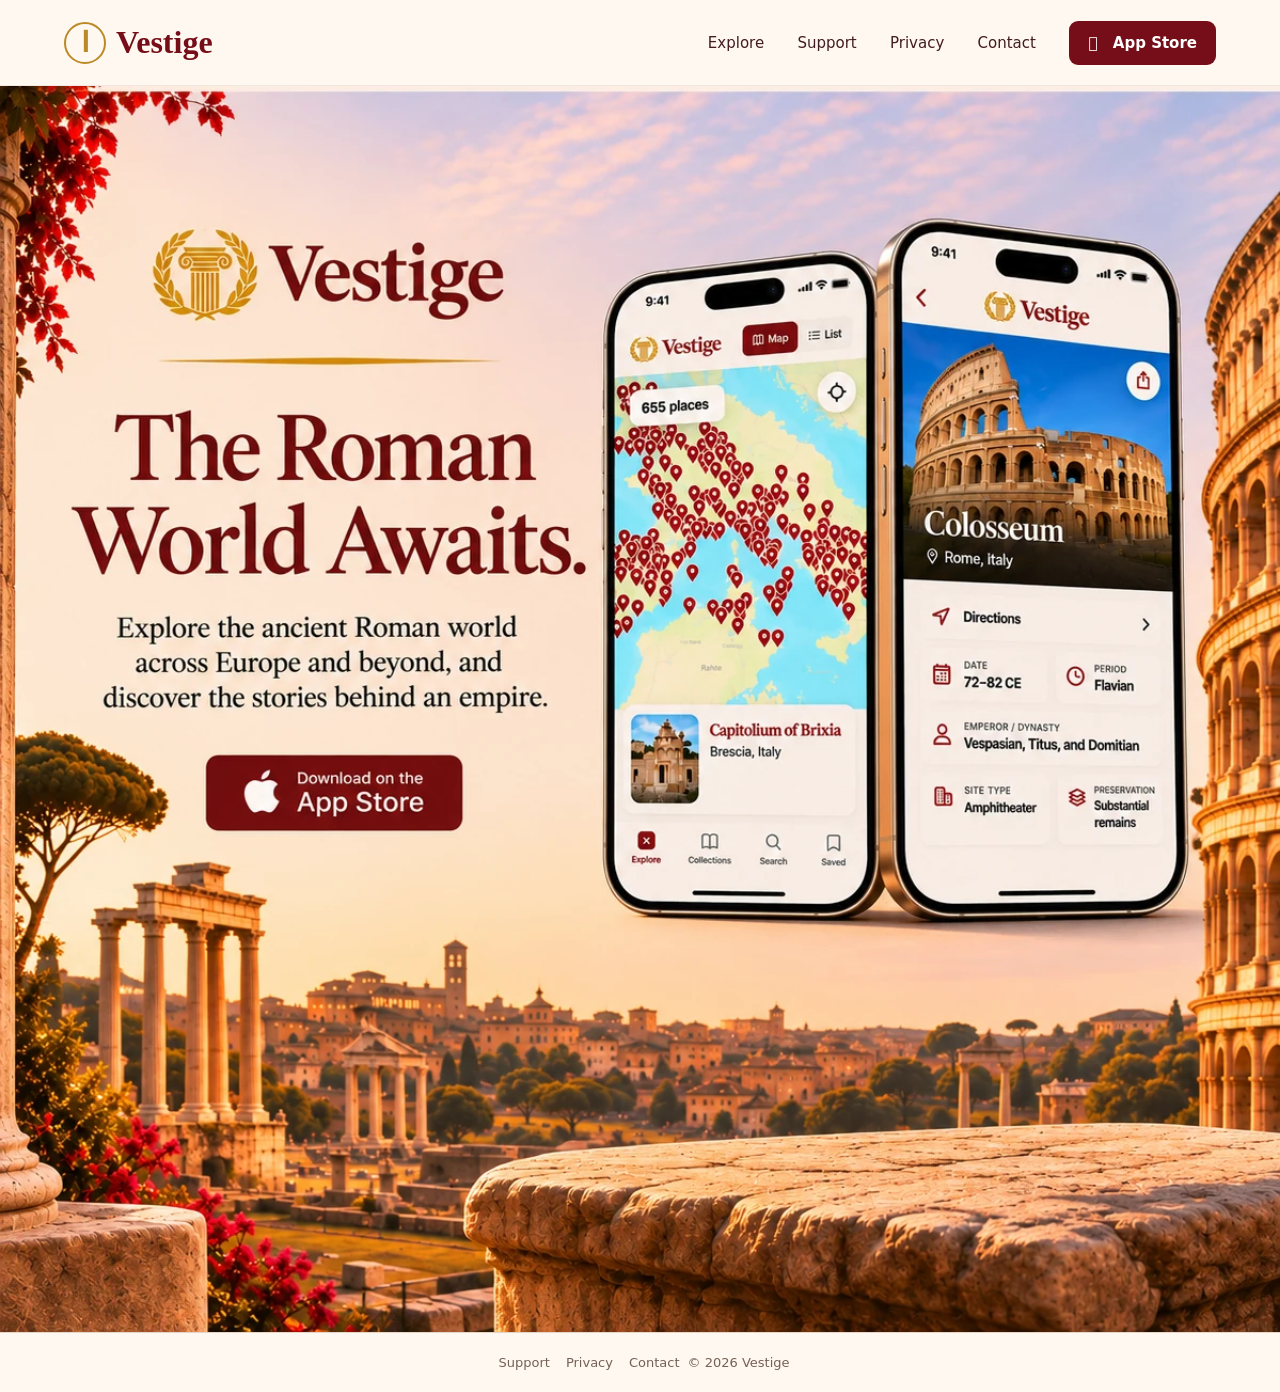
==== index.html @ 172f11ff "Add Vestige landing preview and GitHub Pages workflow" ====
<!doctype html><html lang="en"><head><meta charset="utf-8"><meta name="viewport" content="width=device-width,initial-scale=1"><title>Vestige — The Roman World Awaits</title><meta name="description" content="Discover the ancient Roman world with Vestige. Explore Roman ruins and landmarks, and uncover the stories behind an empire."><meta property="og:title" content="Vestige — The Roman World Awaits"><meta property="og:description" content="Explore the ancient Roman world, from iconic ruins to hidden landmarks."><meta property="og:image" content="assets/social.jpg"><link rel="stylesheet" href="styles.css"></head><body><header class="topbar"><a class="brand" href="index.html" aria-label="Vestige home"><span class="brand-mark" aria-hidden="true">Ⅰ</span>Vestige</a><nav class="nav" aria-label="Main navigation"><a href="index.html">Explore</a><a href="https://vestigr-legal.jacklgorman9.chatgpt.site/support">Support</a><a href="https://vestigr-legal.jacklgorman9.chatgpt.site/privacy">Privacy</a><a href="contact.html">Contact</a><a class="app-link app-store-link" href="#download" aria-label="Download Vestige on the App Store"> &nbsp; App Store</a></nav></header><main><section class="hero" aria-labelledby="hero-title"><h1 id="hero-title" style="position:absolute;clip:rect(0,0,0,0);height:1px;width:1px;overflow:hidden">The Roman World Awaits</h1><img class="hero-art" src="assets/vestige-hero.webp" alt="Vestige's Roman sunset landing artwork, featuring the interactive map and Colosseum detail views on two phones, with the headline The Roman World Awaits" fetchpriority="high"><a class="hero-download-hitbox app-store-link" href="#download" aria-label="Download Vestige on the App Store"></a></section><div class="mobile-cta" id="download"><a class="app-link app-store-link" href="#" aria-label="Ask about Vestige's App Store launch"> &nbsp; Download on the App Store</a></div></main><footer><a href="https://vestigr-legal.jacklgorman9.chatgpt.site/support">Support</a><a href="https://vestigr-legal.jacklgorman9.chatgpt.site/privacy">Privacy</a><a href="contact.html">Contact</a><span>© 2026 Vestige</span></footer><script src="site.js"></script></body></html>
---- styles.css ----
:root{--burgundy:#760e19;--ink:#421c20;--cream:#fff8f0;--line:#e7d4c4;--gold:#bb8a27}*{box-sizing:border-box}html{scroll-behavior:smooth}body{margin:0;background:var(--cream);color:var(--ink);font-family:Georgia,'Times New Roman',serif}a{color:inherit}a:focus-visible,button:focus-visible{outline:3px solid var(--gold);outline-offset:4px}.topbar{height:86px;background:#fff8f1;display:flex;align-items:center;justify-content:space-between;padding:0 clamp(20px,5vw,86px);gap:20px;border-bottom:1px solid rgba(90,30,30,.08)}.brand{display:flex;align-items:center;gap:10px;text-decoration:none;font-size:2rem;font-weight:bold;color:var(--burgundy);white-space:nowrap}.brand-mark{display:inline-grid;place-items:center;width:42px;height:42px;border:2px solid var(--gold);border-radius:50%;font-size:29px;color:var(--gold);line-height:1}.nav{display:flex;align-items:center;gap:clamp(16px,2.6vw,42px);font-family:system-ui,-apple-system,Arial,sans-serif;font-size:15px;font-weight:500}.nav a{text-decoration:none}.nav a:hover{text-decoration:underline;text-underline-offset:5px}.app-link{display:inline-flex;align-items:center;justify-content:center;background:var(--burgundy);color:white!important;text-decoration:none!important;border-radius:9px;padding:13px 19px;font-family:system-ui,-apple-system,sans-serif;font-size:15px;font-weight:600}.app-link:hover{background:#5b0b14}.hero{position:relative;background:#f5d5b8}.hero-art{width:100%;height:auto;display:block}.hero-download-hitbox{position:absolute;left:16%;top:51%;width:20%;height:8.5%;border-radius:10px;display:block}.hero-download-hitbox:focus-visible{outline:4px solid #fff;box-shadow:0 0 0 7px var(--burgundy)}.mobile-cta{display:none}.page{max-width:850px;margin:55px auto 70px;padding:0 25px;font-family:system-ui,-apple-system,Arial,sans-serif;line-height:1.75}.page h1,.page h2{font-family:Georgia,serif;color:var(--burgundy);line-height:1.18}.page h1{font-size:clamp(2rem,4vw,3.3rem)}.page h2{margin-top:35px}.page p{color:#493d39}.page a{color:var(--burgundy)}.page-card{background:#fff;border:1px solid var(--line);border-radius:14px;padding:24px;margin:22px 0}.fineprint{font-size:13px;color:#77655c}footer{padding:22px;text-align:center;font:13px system-ui,sans-serif;color:#756057;border-top:1px solid var(--line)}footer a{margin:0 8px;text-decoration:none}footer a:hover{text-decoration:underline}@media(max-width:760px){.topbar{height:auto;min-height:72px;flex-wrap:wrap;padding:15px 16px;justify-content:center}.brand{font-size:1.7rem}.brand-mark{width:35px;height:35px;font-size:24px}.nav{width:100%;flex-wrap:wrap;justify-content:center;gap:14px;font-size:13px}.nav .app-link{padding:9px 12px}.hero{overflow:hidden}.hero-art{width:145%;max-width:none;position:relative;left:-9%}.hero-download-hitbox{display:none}.mobile-cta{display:flex;justify-content:center;position:relative;padding:16px 20px 24px;background:#f7e0c9}.mobile-cta .app-link{font-size:16px}.page{margin-top:32px}}@media(prefers-reduced-motion:reduce){html{scroll-behavior:auto}}
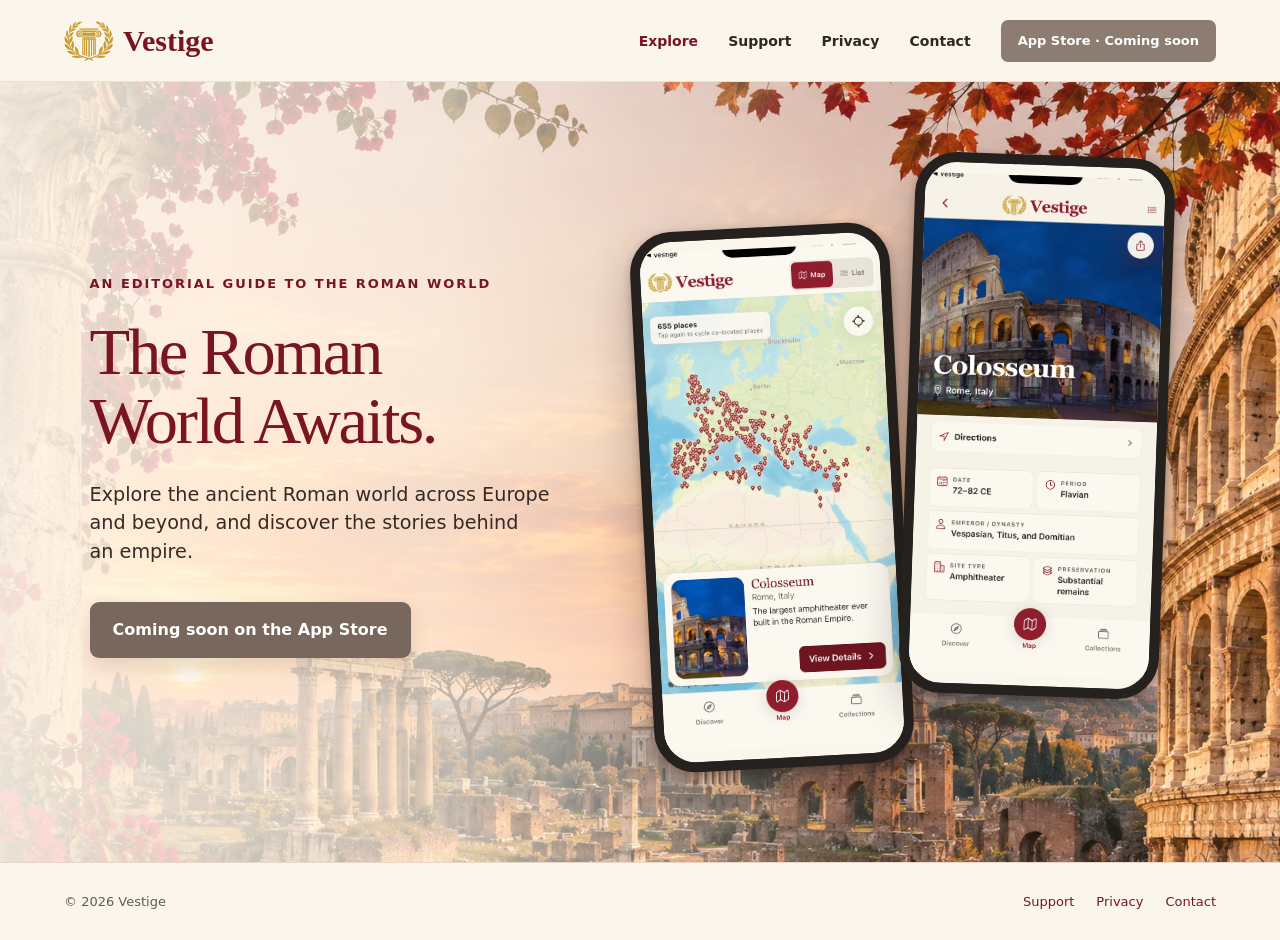
==== commit c6af03ef: "Rebuild Vestige landing page with real app screenshots and local support pages" ====
--- a/index.html
+++ b/index.html
@@ -1 +1,53 @@
-<!doctype html><html lang="en"><head><meta charset="utf-8"><meta name="viewport" content="width=device-width,initial-scale=1"><title>Vestige — The Roman World Awaits</title><meta name="description" content="Discover the ancient Roman world with Vestige. Explore Roman ruins and landmarks, and uncover the stories behind an empire."><meta property="og:title" content="Vestige — The Roman World Awaits"><meta property="og:description" content="Explore the ancient Roman world, from iconic ruins to hidden landmarks."><meta property="og:image" content="assets/social.jpg"><link rel="stylesheet" href="styles.css"></head><body><header class="topbar"><a class="brand" href="index.html" aria-label="Vestige home"><span class="brand-mark" aria-hidden="true">Ⅰ</span>Vestige</a><nav class="nav" aria-label="Main navigation"><a href="index.html">Explore</a><a href="https://vestigr-legal.jacklgorman9.chatgpt.site/support">Support</a><a href="https://vestigr-legal.jacklgorman9.chatgpt.site/privacy">Privacy</a><a href="contact.html">Contact</a><a class="app-link app-store-link" href="#download" aria-label="Download Vestige on the App Store"> &nbsp; App Store</a></nav></header><main><section class="hero" aria-labelledby="hero-title"><h1 id="hero-title" style="position:absolute;clip:rect(0,0,0,0);height:1px;width:1px;overflow:hidden">The Roman World Awaits</h1><img class="hero-art" src="assets/vestige-hero.webp" alt="Vestige's Roman sunset landing artwork, featuring the interactive map and Colosseum detail views on two phones, with the headline The Roman World Awaits" fetchpriority="high"><a class="hero-download-hitbox app-store-link" href="#download" aria-label="Download Vestige on the App Store"></a></section><div class="mobile-cta" id="download"><a class="app-link app-store-link" href="#" aria-label="Ask about Vestige's App Store launch"> &nbsp; Download on the App Store</a></div></main><footer><a href="https://vestigr-legal.jacklgorman9.chatgpt.site/support">Support</a><a href="https://vestigr-legal.jacklgorman9.chatgpt.site/privacy">Privacy</a><a href="contact.html">Contact</a><span>© 2026 Vestige</span></footer><script src="site.js"></script></body></html>
+<!doctype html>
+<html lang="en">
+<head>
+  <meta charset="utf-8">
+  <meta name="viewport" content="width=device-width, initial-scale=1">
+  <meta name="theme-color" content="#fbf6ec">
+  <title>Vestige — Explore the Ancient Roman World</title>
+  <meta name="description" content="Discover Roman landmarks, explore ancient ruins, and uncover the stories behind an empire with Vestige.">
+  <link rel="canonical" href="https://jhackworth42.github.io/vestige-website/">
+  <meta property="og:type" content="website">
+  <meta property="og:title" content="Vestige — Explore the Ancient Roman World">
+  <meta property="og:description" content="Discover Roman landmarks, explore ancient ruins, and uncover the stories behind an empire with Vestige.">
+  <meta property="og:url" content="https://jhackworth42.github.io/vestige-website/">
+  <meta property="og:image" content="https://jhackworth42.github.io/vestige-website/assets/social.jpg">
+  <meta name="twitter:card" content="summary_large_image">
+  <meta name="twitter:title" content="Vestige — Explore the Ancient Roman World">
+  <meta name="twitter:description" content="Discover Roman landmarks, explore ancient ruins, and uncover the stories behind an empire with Vestige.">
+  <meta name="twitter:image" content="https://jhackworth42.github.io/vestige-website/assets/social.jpg">
+  <link rel="icon" href="./assets/favicon.ico" sizes="any">
+  <link rel="apple-touch-icon" href="./assets/apple-touch-icon.png">
+  <link rel="preload" as="image" href="./assets/roman-sunset.webp" type="image/webp">
+  <link rel="stylesheet" href="./styles.css">
+  <script src="./site.js" defer></script>
+</head>
+<body>
+  <header class="site-header">
+    <a class="brand" href="./" aria-label="Vestige home"><img src="./assets/vestige-emblem.png" alt="" width="49" height="40"><span>Vestige</span></a>
+    <nav class="desktop-nav" aria-label="Main navigation">
+      <a href="./" aria-current="page">Explore</a><a href="./support.html">Support</a><a href="./privacy.html">Privacy</a><a href="./contact.html">Contact</a>
+      <span class="nav-store pending" data-store-link data-label="App Store">App Store · Coming soon</span>
+    </nav>
+    <details class="mobile-menu"><summary>Menu</summary><nav aria-label="Mobile navigation"><a href="./" aria-current="page">Explore</a><a href="./support.html">Support</a><a href="./privacy.html">Privacy</a><a href="./contact.html">Contact</a><span class="nav-store pending" data-store-link data-label="App Store">App Store · Coming soon</span></nav></details>
+  </header>
+  <main>
+    <section class="hero" aria-labelledby="hero-title">
+      <div class="hero-shade" aria-hidden="true"></div>
+      <div class="hero-inner">
+        <div class="hero-copy">
+          <p class="eyebrow">An editorial guide to the Roman world</p>
+          <h1 id="hero-title">The Roman World Awaits.</h1>
+          <p class="hero-description">Explore the ancient Roman world across Europe and beyond, and discover the stories behind an empire.</p>
+          <span class="hero-store pending" data-store-link data-label="Download on the App Store">Coming soon on the App Store</span>
+        </div>
+        <div class="hero-phones" aria-label="Vestige app screenshots">
+          <figure class="phone phone-map"><img src="./assets/map-screen.webp" width="1206" height="2510" alt="Vestige map showing 655 Roman places, burgundy markers, the Map and List toggle, and a Colosseum card" decoding="async"><figcaption class="visually-hidden">Explore places on the map</figcaption></figure>
+          <figure class="phone phone-detail"><img src="./assets/colosseum-screen.webp" width="1206" height="2510" alt="Vestige Colosseum page with a photograph and cards for date, period, emperors, site type, and preservation" decoding="async"><figcaption class="visually-hidden">Read the Colosseum story</figcaption></figure>
+        </div>
+      </div>
+    </section>
+  </main>
+  <footer class="site-footer"><span>© 2026 Vestige</span><nav aria-label="Footer"><a href="./support.html">Support</a><a href="./privacy.html">Privacy</a><a href="./contact.html">Contact</a></nav></footer>
+</body>
+</html>
--- a/styles.css
+++ b/styles.css
@@ -1 +1,49 @@
-:root{--burgundy:#760e19;--ink:#421c20;--cream:#fff8f0;--line:#e7d4c4;--gold:#bb8a27}*{box-sizing:border-box}html{scroll-behavior:smooth}body{margin:0;background:var(--cream);color:var(--ink);font-family:Georgia,'Times New Roman',serif}a{color:inherit}a:focus-visible,button:focus-visible{outline:3px solid var(--gold);outline-offset:4px}.topbar{height:86px;background:#fff8f1;display:flex;align-items:center;justify-content:space-between;padding:0 clamp(20px,5vw,86px);gap:20px;border-bottom:1px solid rgba(90,30,30,.08)}.brand{display:flex;align-items:center;gap:10px;text-decoration:none;font-size:2rem;font-weight:bold;color:var(--burgundy);white-space:nowrap}.brand-mark{display:inline-grid;place-items:center;width:42px;height:42px;border:2px solid var(--gold);border-radius:50%;font-size:29px;color:var(--gold);line-height:1}.nav{display:flex;align-items:center;gap:clamp(16px,2.6vw,42px);font-family:system-ui,-apple-system,Arial,sans-serif;font-size:15px;font-weight:500}.nav a{text-decoration:none}.nav a:hover{text-decoration:underline;text-underline-offset:5px}.app-link{display:inline-flex;align-items:center;justify-content:center;background:var(--burgundy);color:white!important;text-decoration:none!important;border-radius:9px;padding:13px 19px;font-family:system-ui,-apple-system,sans-serif;font-size:15px;font-weight:600}.app-link:hover{background:#5b0b14}.hero{position:relative;background:#f5d5b8}.hero-art{width:100%;height:auto;display:block}.hero-download-hitbox{position:absolute;left:16%;top:51%;width:20%;height:8.5%;border-radius:10px;display:block}.hero-download-hitbox:focus-visible{outline:4px solid #fff;box-shadow:0 0 0 7px var(--burgundy)}.mobile-cta{display:none}.page{max-width:850px;margin:55px auto 70px;padding:0 25px;font-family:system-ui,-apple-system,Arial,sans-serif;line-height:1.75}.page h1,.page h2{font-family:Georgia,serif;color:var(--burgundy);line-height:1.18}.page h1{font-size:clamp(2rem,4vw,3.3rem)}.page h2{margin-top:35px}.page p{color:#493d39}.page a{color:var(--burgundy)}.page-card{background:#fff;border:1px solid var(--line);border-radius:14px;padding:24px;margin:22px 0}.fineprint{font-size:13px;color:#77655c}footer{padding:22px;text-align:center;font:13px system-ui,sans-serif;color:#756057;border-top:1px solid var(--line)}footer a{margin:0 8px;text-decoration:none}footer a:hover{text-decoration:underline}@media(max-width:760px){.topbar{height:auto;min-height:72px;flex-wrap:wrap;padding:15px 16px;justify-content:center}.brand{font-size:1.7rem}.brand-mark{width:35px;height:35px;font-size:24px}.nav{width:100%;flex-wrap:wrap;justify-content:center;gap:14px;font-size:13px}.nav .app-link{padding:9px 12px}.hero{overflow:hidden}.hero-art{width:145%;max-width:none;position:relative;left:-9%}.hero-download-hitbox{display:none}.mobile-cta{display:flex;justify-content:center;position:relative;padding:16px 20px 24px;background:#f7e0c9}.mobile-cta .app-link{font-size:16px}.page{margin-top:32px}}@media(prefers-reduced-motion:reduce){html{scroll-behavior:auto}}
+:root{--cream:#fbf6ec;--paper:#fffaf2;--burgundy:#791521;--burgundy-dark:#5e111a;--ink:#302721;--muted:#665b52;--gold:#b98a2b;--line:#e6d7c8}
+*{box-sizing:border-box}
+html{scroll-behavior:smooth}
+body{margin:0;background:var(--cream);color:var(--ink);font-family:system-ui,-apple-system,BlinkMacSystemFont,"Segoe UI",sans-serif}
+img{max-width:100%}
+a{color:var(--burgundy);text-underline-offset:.2em}
+a:hover{text-decoration-thickness:2px}
+:focus-visible{outline:3px solid var(--gold);outline-offset:4px;border-radius:3px}
+.visually-hidden{position:absolute;width:1px;height:1px;padding:0;margin:-1px;overflow:hidden;clip:rect(0,0,0,0);white-space:nowrap;border:0}
+.site-header{height:82px;padding:0 clamp(20px,5vw,80px);display:flex;align-items:center;justify-content:space-between;gap:30px;background:var(--cream);border-bottom:1px solid rgba(90,35,32,.1);position:relative;z-index:5}
+.brand{display:inline-flex;align-items:center;gap:10px;color:var(--burgundy);text-decoration:none;font:700 30px/1 Georgia,"Times New Roman",serif;white-space:nowrap}
+.brand img{width:49px;height:40px;object-fit:contain}
+.desktop-nav{display:flex;align-items:center;gap:clamp(16px,2.35vw,36px);font-size:14px;font-weight:600}
+.desktop-nav a,.mobile-menu nav a{text-decoration:none;color:var(--ink)}
+.desktop-nav a:hover,.mobile-menu nav a:hover,.desktop-nav a[aria-current],.mobile-menu a[aria-current]{color:var(--burgundy)}
+.nav-store{display:inline-flex;align-items:center;justify-content:center;min-height:42px;padding:10px 17px;border-radius:7px;background:var(--burgundy);color:white!important;text-decoration:none!important;white-space:nowrap}
+.nav-store.available:hover,.hero-store.available:hover{background:var(--burgundy-dark)}
+.nav-store.pending{background:#8d7c71;cursor:default;font-size:13px}
+.mobile-menu{display:none}
+.hero{min-height:760px;position:relative;isolation:isolate;overflow:hidden;background:#e7c1a6 url('./assets/roman-sunset.webp') center center/cover no-repeat}
+.hero-shade{position:absolute;inset:0;z-index:-1;background:linear-gradient(90deg,rgba(255,248,237,.9) 0%,rgba(255,248,237,.68) 35%,rgba(255,248,237,.06) 68%)}
+.hero-inner{width:min(100%,1600px);min-height:760px;margin:auto;padding:60px clamp(36px,7vw,120px) 70px;display:grid;grid-template-columns:minmax(0,.9fr) minmax(0,1.1fr);align-items:center;gap:28px}
+.hero-copy{max-width:580px;position:relative;z-index:2}
+.eyebrow{margin:0 0 26px;font-size:13px;letter-spacing:.15em;text-transform:uppercase;font-weight:700;color:var(--burgundy)}
+h1,h2{font-family:Georgia,"Times New Roman",serif;color:var(--burgundy)}
+.hero h1{font-size:clamp(56px,5.2vw,86px);font-weight:400;line-height:1.04;letter-spacing:-.035em;margin:0 0 25px;text-wrap:balance}
+.hero-description{font-size:clamp(18px,1.5vw,22px);line-height:1.5;max-width:490px;margin:0 0 35px;color:#352a24;text-wrap:pretty}
+.hero-store{display:inline-flex;align-items:center;justify-content:center;min-height:56px;padding:15px 23px;border-radius:9px;background:var(--burgundy);color:white;text-decoration:none;font-size:16px;font-weight:700;box-shadow:0 8px 20px rgba(64,18,19,.13)}
+.hero-store.pending{background:#78675c;cursor:default}
+.hero-phones{height:650px;position:relative;min-width:0}
+.phone{position:absolute;margin:0;width:min(48%,260px);padding:8px;border:2px solid #25211e;border-radius:42px;background:#25211e;box-shadow:0 20px 45px rgba(39,21,18,.27),0 3px 8px rgba(39,21,18,.28);overflow:hidden;aspect-ratio:1206/2510}
+.phone img{display:block;width:100%;height:100%;object-fit:contain;border-radius:32px;background:var(--cream)}
+.phone-map{left:7%;top:13%;z-index:1;transform:rotate(-3deg)}
+.phone-detail{right:4%;top:2%;z-index:2;transform:rotate(2deg)}
+.site-footer{min-height:78px;display:flex;align-items:center;justify-content:space-between;gap:20px;padding:20px clamp(20px,5vw,80px);font-size:13px;color:var(--muted);border-top:1px solid var(--line)}
+.site-footer nav{display:flex;gap:22px}.site-footer a{text-decoration:none}
+.content-main{min-height:calc(100vh - 160px);width:min(100% - 48px,760px);margin:0 auto;padding:60px 0 90px}
+.content-main h1{font-size:clamp(40px,5vw,58px);font-weight:400;line-height:1.1;margin:0 0 20px}
+.content-main h2{font-size:26px;font-weight:400;line-height:1.2;margin:40px 0 12px}
+.content-main p,.content-main li{font-size:16px;line-height:1.7;color:#40372f}
+.content-main .lede{font-size:19px;line-height:1.6;max-width:650px}
+.content-main .updated{font-size:13px;color:var(--muted)}
+.notice{background:var(--paper);border:1px solid var(--line);border-left:4px solid var(--gold);padding:18px 22px;border-radius:8px;margin:28px 0}
+.notice p{margin:0}
+.content-main ul{padding-left:22px}.content-main li+li{margin-top:8px}
+@media(max-width:1050px){.hero-inner{padding-inline:5vw;grid-template-columns:minmax(0,1fr) minmax(0,1fr)}.hero h1{font-size:clamp(52px,5.5vw,70px)}.hero-phones{height:560px}.phone{width:min(50%,220px)}}
+@media(max-width:760px){.site-header{height:70px;padding:0 20px}.brand{font-size:27px}.brand img{width:44px;height:36px}.desktop-nav{display:none}.mobile-menu{display:block;position:relative}.mobile-menu summary{list-style:none;cursor:pointer;border:1px solid var(--line);padding:9px 13px;border-radius:6px;color:var(--burgundy);font-size:14px;font-weight:700}.mobile-menu summary::-webkit-details-marker{display:none}.mobile-menu nav{position:absolute;right:0;top:45px;width:210px;background:var(--paper);border:1px solid var(--line);border-radius:9px;box-shadow:0 12px 28px rgba(43,20,16,.15);padding:10px;display:grid;gap:2px}.mobile-menu nav a,.mobile-menu .nav-store{display:block;padding:10px 12px;font-size:15px}.mobile-menu .nav-store{text-align:center}.hero{min-height:0;background-position:55% bottom}.hero-shade{background:linear-gradient(180deg,rgba(255,248,237,.92) 0%,rgba(255,248,237,.72) 52%,rgba(255,248,237,.12) 100%)}.hero-inner{min-height:0;display:flex;flex-direction:column;gap:28px;padding:58px 20px 40px}.hero-copy{text-align:center;max-width:540px}.eyebrow{font-size:11px;margin-bottom:20px}.hero h1{font-size:clamp(43px,10vw,61px);margin-bottom:19px}.hero-description{font-size:17px;margin:0 auto 24px}.hero-store{min-height:50px;font-size:14px;padding:13px 18px}.hero-phones{width:min(100%,470px);height:410px}.phone{width:44%;max-width:185px;border-radius:29px;padding:5px;box-shadow:0 15px 28px rgba(39,21,18,.28)}.phone img{border-radius:23px}.phone-map{left:9%;top:9%;transform:rotate(-2deg)}.phone-detail{right:9%;top:0;transform:rotate(2deg)}.site-footer{flex-direction:column;justify-content:center;gap:10px;padding:20px}.content-main{width:min(100% - 40px,760px);padding:42px 0 70px}}
+@media(max-width:430px){.hero-inner{padding-top:42px}.hero h1{font-size:43px}.hero-phones{height:385px}.phone{max-width:170px}.phone-map{left:7%}.phone-detail{right:7%}}
+@media(prefers-reduced-motion:reduce){html{scroll-behavior:auto}}
